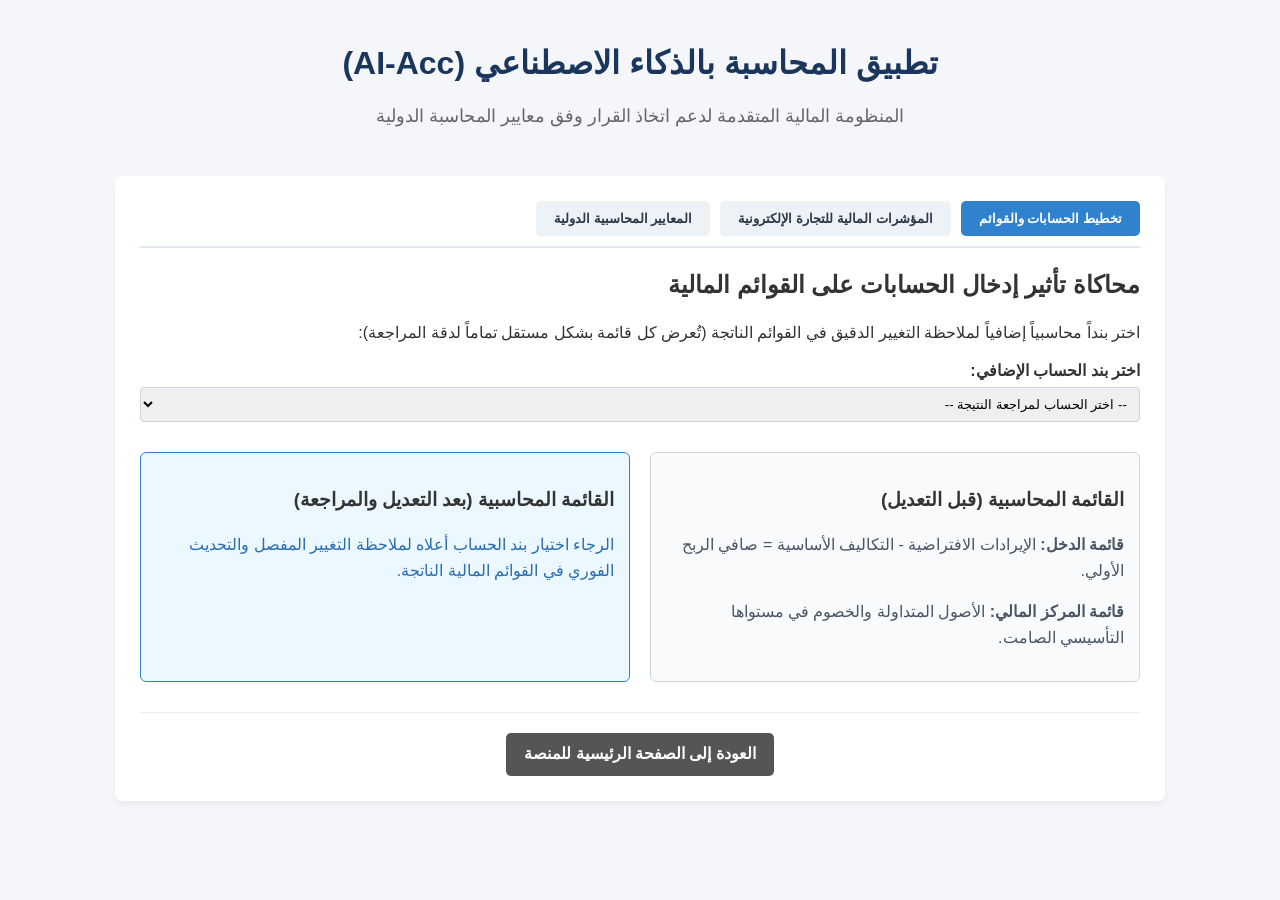
==== ai-acc/frontend/index.html @ 76102f57 "Initial clean commit without secrets" ====
<!DOCTYPE html>
<html lang="ar" dir="rtl">
<head>
    <meta charset="UTF-8">
    <meta name="viewport" content="width=device-width, initial-scale=1.0">
    <title>تطبيق المحاسبة بالذكاء الاصطناعي (AI-Acc) - منصة Wise</title>
    <link rel="stylesheet" href="../../assets/css/style.css">
    <style>
        .acc-container { max-width: 1000px; margin: 20px auto; background: #fff; padding: 25px; border-radius: 8px; box-shadow: 0 4px 6px rgba(0,0,0,0.05); }
        .top-tabs { display: flex; gap: 10px; border-bottom: 2px solid #e2e8f0; padding-bottom: 10px; margin-bottom: 20px; flex-wrap: wrap; }
        .acc-tab-btn { background: #edf2f7; border: none; padding: 10px 18px; border-radius: 5px; cursor: pointer; font-weight: bold; color: #2d3748; }
        .acc-tab-btn.active { background: #3182ce; color: #fff; }
        .tab-section { display: none; }
        .tab-section.active { display: block; }
        .grid-comparison { display: grid; grid-template-columns: 1fr 1fr; gap: 20px; margin-top: 15px; }
        @media (max-width: 768px) { .grid-comparison { grid-template-columns: 1fr; } }
        .box-pane { background: #f8fafc; border: 1px solid #cbd5e0; padding: 15px; border-radius: 6px; }
        .metric-card { background: #fdfdfd; border: 1px solid #e2e8f0; padding: 15px; border-radius: 6px; margin-bottom: 15px; }
        .formula-box { background: #edf2f7; padding: 8px 12px; border-radius: 4px; font-family: monospace; font-size: 0.9rem; margin: 8px 0; color: #2b6cb0; }
        .select-styled { width: 100%; padding: 8px; border: 1px solid #cbd5e0; border-radius: 4px; margin-top: 5px; margin-bottom: 15px; }
    </style>
</head>
<body>
    <header class="platform-header">
        <h1>تطبيق المحاسبة بالذكاء الاصطناعي (AI-Acc)</h1>
        <p class="subtitle">المنظومة المالية المتقدمة لدعم اتخاذ القرار وفق معايير المحاسبة الدولية</p>
    </header>

    <!-- تبويبات التنقل العلوية للتطبيق (تشمل تبويب المعايير المحاسبية) -->
    <div class="acc-container">
        <div class="top-tabs">
            <button class="acc-tab-btn active" onclick="switchAccTab('accounts', event)">تخطيط الحسابات والقوائم</button>
            <button class="acc-tab-btn" onclick="switchAccTab('metrics', event)">المؤشرات المالية للتجارة الإلكترونية</button>
            <button class="acc-tab-btn" onclick="switchAccTab('standards', event)">المعايير المحاسبية الدولية</button>
        </div>

        <!-- القسم الأول: خيارات الحسابات وتأثيرها على القوائم المحاسبية (قبل وبعد) -->
        <div id="section-accounts" class="tab-section active">
            <h2>محاكاة تأثير إدخال الحسابات على القوائم المالية</h2>
            <p>اختر بنداً محاسبياً إضافياً لملاحظة التغيير الدقيق في القوائم الناتجة (تُعرض كل قائمة بشكل مستقل تماماً لدقة المراجعة):</p>
            
            <label for="accountSelect"><strong>اختر بند الحساب الإضافي:</strong></label>
            <select id="accountSelect" class="select-styled" onchange="updateAccountingSimulation()">
                <option value="none">-- اختر الحساب لمراجعة النتيجة --</option>
                <option value="marketing">إضافة مصروفات التسويق الرقمي وإعلانات السوشيال ميديا</option>
                <option value="depreciation">إضافة مصروف إهلاك الأصول الرقمية والبرمجيات</option>
                <option value="inventory">إضافة مخزون البضائع المتاحة للبيع الإلكتروني</option>
            </select>

            <div class="grid-comparison">
                <div class="box-pane">
                    <h3>القائمة المحاسبية (قبل التعديل)</h3>
                    <div id="beforeState" style="color: #4a5568; line-height: 1.6;">
                        <p><strong>قائمة الدخل:</strong> الإيرادات الافتراضية - التكاليف الأساسية = صافي الربح الأولي.</p>
                        <p><strong>قائمة المركز المالي:</strong> الأصول المتداولة والخصوم في مستواها التأسيسي الصامت.</p>
                    </div>
                </div>
                <div class="box-pane" style="background: #ebf8ff; border-color: #3182ce;">
                    <h3>القائمة المحاسبية (بعد التعديل والمراجعة)</h3>
                    <div id="afterState" style="color: #2b6cb0; line-height: 1.6;">
                        <p>الرجاء اختيار بند الحساب أعلاه لملاحظة التغيير المفصل والتحديث الفوري في القوائم المالية الناتجة.</p>
                    </div>
                </div>
            </div>
        </div>

        <!-- القسم الثاني: المؤشرات المالية الشهيرة في التجارة الإلكترونية مع المعادلات والرسوم -->
        <div id="section-metrics" class="tab-section">
            <h2>المؤشرات المالية الحيوية لدعم قرار الاستثمار في التجارة الإلكترونية</h2>
            <p>مؤشرات معيارية دقيقة مصحوبة بطريقة الحساب والتحليل المالي لدعم كفاءة المشروع:</p>

            <div class="metric-card">
                <h4>1. تكلفة اكتساب العميل (Customer Acquisition Cost - CAC)</h4>
                <p>تقيس إجمالي الإنفاق التسويقي والتشغيلي اللازم لاكتساب عميل جديد واحد خلال فترة زمنية محددة.</p>
                <div class="formula-box">معادلة الحساب: إجمالي مصاريف التسويق والإعلان ÷ عدد العملاء الجدد المكتسبين</div>
                <p><strong>التوجيه الاستثماري:</strong> كلما انخفضت هذه التكلفة مقارنة بالقيمة الدائمة للعميل، زادت ربحية المنصة.</p>
            </div>

            <div class="metric-card">
                <h4>2. القيمة الدائمة للعميل (Customer Lifetime Value - LTV)</h4>
                <p>إجمالي صافي الربح المتوقع تحقيقه من العميل طوال فترة تعامله واستمراره مع المنصة.</p>
                <div class="formula-box">معادلة الحساب: (متوسط قيمة الطلب × معدل تكرار الشراء) × متوسط عمر الاحتفاظ بالعميل</div>
                <p><strong>التوجيه الاستثماري:</strong> يُشترط استثمارياً أن تتجاوز قيمة LTV تكلفة الـ CAC بمعدل لا يقل عن 3 أضعاف لضمان نمو مستدام.</p>
            </div>

            <div class="metric-card">
                <h4>3. معدل العائد على الاستثمار الإعلاني (Return on Ad Spend - ROAS)</h4>
                <p>يقيس الكفاءة المالية للحملات التسويقية والترويجية الرقمية.</p>
                <div class="formula-box">معادلة الحساب: إجمالي الإيرادات الناتجة عن الحملات الإعلانية ÷ إجمالي تكلفة تلك الحملات</div>
                <p><strong>التوجيه الاستثماري:</strong> مؤشر حاسم للتحقق من الجدوى الاقتصادية الفورية لأنشطة الـ SaaS والـ TaaS.</p>
            </div>
        </div>

        <!-- القسم الثالث: المعايير المحاسبية الدولية وشجرة الحسابات المرجعية -->
        <div id="section-standards" class="tab-section">
            <h2>المعايير المحاسبية الدولية وشجرة الحسابات المرجعية</h2>
            <p>روابط مرجعية موثوقة وهيكلية توجيهية لصاحب المشروع ومنشئ المحتوى لتوحيد تسمية الحسابات:</p>

            <div class="box-pane" style="margin-bottom: 15px;">
                <h4 style="color: #1a365d; margin-top: 0;">المراجع الدولية المعتمدة:</h4>
                <ul style="line-height: 1.8;">
                    <li><a href="https://www.ifrs.org" target="_blank" rel="noopener noreferrer" style="color: #3182ce; text-decoration: none;">موقع مؤسسة المعايير الدولية للتقارير المالية (IFRS Foundation) - باللغة الإنجليزية ↗</a></li>
                    <li><a href="https://www.iasplus.com" target="_blank" rel="noopener noreferrer" style="color: #3182ce; text-decoration: none;">بوابة المعايير الدولية للترجمة والمراجعة (IAS Plus) ↗</a></li>
                </ul>
            </div>

            <div class="box-pane">
                <h4 style="color: #1a365d; margin-top: 0;">الهيكلية التوجيهية لشجرة الحسابات المعيارية (المرجع الدلالي للمشروع):</h4>
                <p style="font-size: 0.9rem; color: #4a5568;">تصنيف رقمي قياسي مكون من ستة أرقام لضمان التوافق مع أنظمة سوبابيس (Supabase) والربط المالي:</p>
                <ul style="font-family: monospace; font-size: 0.9rem; line-height: 1.7; color: #2d3748; padding-right: 20px;">
                    <li>100000 - الأصول (Assets)</li>
                    <li>200000 - الالتزامات والخصوم (Liabilities)</li>
                    <li>300000 - حقوق الملكية (Equity)</li>
                    <li>400000 - الإيرادات (Revenues)</li>
                    <li>500000 - المصروفات التشغيلية والتسويقية (Operating & Marketing Expenses)</li>
                </ul>
            </div>
        </div>

        <div class="platform-nav" style="margin-top: 30px; text-align: center;">
            <a href="../../index.html" class="nav-link" style="background:#555;">العودة إلى الصفحة الرئيسية للمنصة</a>
        </div>
    </div>

    <script>
        // دالة التبويبات الداخلية لتطبيق AI-Acc
        function switchAccTab(tabId, event) {
            const sections = document.querySelectorAll('.tab-section');
            const buttons = document.querySelectorAll('.acc-tab-btn');

            sections.forEach(sec => sec.classList.remove('active'));
            buttons.forEach(btn => btn.classList.remove('active'));

            document.getElementById('section-' + tabId).classList.add('active');
            event.currentTarget.classList.add('active');
        }

        // محاكاة تأثير تغيير الحسابات على القوائم المحاسبية (قبل وبعد)
        function updateAccountingSimulation() {
            let val = document.getElementById('accountSelect').value;
            let afterDiv = document.getElementById('afterState');

            if (val === 'marketing') {
                afterDiv.innerHTML = `
                    <p><strong>قائمة الدخل (بعد التعديل):</strong> تم خصم مصروفات التسويق الرقمي بوضوح، مما أدى إلى انخفاض صافي الربح التشغيلي بمقدار قيمة الحملة، مع ظهور أثرها المباشر في تكلفة الإيرادات.</p>
                    <p><strong>قائمة المركز المالي (بعد التعديل):</strong> انخفض رصيد النقدية والبنك بمقدار المصروف المسدد، مع تحديث الحسابات الدائنة ذات الصلة.</p>
                `;
            } else if (val === 'depreciation') {
                afterDiv.innerHTML = `
                    <p><strong>قائمة الدخل (بعد التعديل):</strong> تم إدراج مصروف الإهلاك كعبء تشغيلي غير نقدي، مما خفض الدخل الخاضع للضريبة وفق المعايير المحاسبية.</p>
                    <p><strong>قائمة المركز المالي (بعد التعديل):</strong> انخفضت قيمة الأصول الثابتة الصافية بمقدار مجمع الإهلاك السنوي المحسوب.</p>
                `;
            } else if (val === 'inventory') {
                afterDiv.innerHTML = `
                    <p><strong>قائمة الدخل (بعد التعديل):</strong> لم تأثر قائمة الدخل بشكل مباشر حتى تمام البيع، ولكن تكلفة البضائع المتاحة ظهرت كالتزام وموجود.</p>
                    <p><strong>قائمة المركز المالي (بعد التعديل):</strong> زاد بند الأصول المتداولة (المخزون السلعي) مع توثيق الالتزام المرتبط بسداده للموردين.</p>
                `;
            } else {
                afterDiv.innerHTML = `<p>الرجاء اختيار بند الحساب أعلاه لملاحظة التغيير المفصل والتحديث الفوري في القوائم المالية الناتجة.</p>`;
            }
        }
    </script>
</body>
</html>
---- assets/css/style.css ----
body {
    font-family: Arial, sans-serif;
    background-color: #f4f6f9;
    color: #333;
    margin: 0;
    padding: 0;
    line-height: 1.4;
}

/* شريط الأخبار العلوي المتحرك RSS */
.news-ticker {
    background: #1a365d;
    color: #fff;
    padding: 8px 15px;
    font-size: 0.9rem;
    overflow: hidden;
    white-space: nowrap;
    box-sizing: border-box;
}
.ticker-content {
    display: inline-block;
    padding-left: 100%;
    animation: ticker 25s linear infinite;
}
@keyframes ticker {
    0% { transform: translate3d(0, 0, 0); }
    100% { transform: translate3d(-100%, 0, 0); }
}

/* شريط الأدوات العلوية (دليل الاستخدام والبحث) */
.top-utilities {
    display: flex;
    justify-content: space-between;
    align-items: center;
    padding: 10px 20px;
    background: #e2e8f0;
    border-bottom: 1px solid #cbd5e0;
}
.utility-btn {
    background: #3182ce;
    color: white;
    border: none;
    padding: 6px 12px;
    border-radius: 4px;
    cursor: pointer;
    font-weight: bold;
    font-size: 0.85rem;
}
.utility-btn:hover { background: #2b6cb0; }
.search-box input {
    padding: 6px 12px;
    border: 1px solid #cbd5e0;
    border-radius: 4px;
    width: 220px;
    font-size: 0.85rem;
}

/* نافذة الدليل المنبثقة */
.tour-modal {
    display: none;
    position: fixed;
    top: 0; left: 0; width: 100%; height: 100%;
    background: rgba(0,0,0,0.5);
    z-index: 1000;
    justify-content: center;
    align-items: center;
}
.tour-content {
    background: white;
    padding: 25px;
    border-radius: 8px;
    max-width: 400px;
    width: 90%;
    text-align: right;
    box-shadow: 0 4px 10px rgba(0,0,0,0.2);
}
.tour-content h3 { margin-top: 0; color: #1a365d; }
.tour-content p { font-size: 0.9rem; margin: 8px 0; color: #555; }

.platform-header {
    text-align: center;
    padding: 20px 20px 10px;
}
.platform-header h1 {
    color: #1a365d;
    margin-bottom: 5px;
}
.subtitle {
    color: #666;
    font-size: 1.1rem;
}

/* تبويبات الـ SPA والواجهات */
.tabs-container {
    display: flex;
    justify-content: center;
    gap: 10px;
    margin: 15px 0;
}
.tab-btn {
    padding: 10px 20px;
    border: none;
    background-color: #e2e8f0;
    cursor: pointer;
    font-weight: bold;
    border-radius: 5px;
    transition: 0.3s;
}
.tab-btn.active {
    background-color: #3182ce;
    color: white;
}

.main-content {
    max-width: 900px;
    margin: 20px auto;
    background: white;
    padding: 30px;
    border-radius: 8px;
    box-shadow: 0 4px 6px rgba(0,0,0,0.05);
}
.tab-pane { display: none; }
.tab-pane.active { display: block; }

.promo-section {
    text-align: center;
    margin-bottom: 25px;
}
.promo-video {
    width: 100%;
    max-height: 220px;
    object-fit: cover;
    border-radius: 6px;
    margin-bottom: 15px;
}

/* الصلاحيات والأدوار */
.roles-section {
    margin-top: 25px;
    border-top: 1px solid #eee;
    padding-top: 20px;
}
.roles-grid {
    display: grid;
    grid-template-columns: repeat(auto-fit, minmax(250px, 1fr));
    gap: 15px;
    margin-top: 15px;
}
.role-card {
    background: #f8fafc;
    border: 1px solid #cbd5e0;
    padding: 15px;
    border-radius: 6px;
    cursor: pointer;
    transition: 0.2s;
}
.role-card:hover {
    background: #ebf8ff;
    border-color: #3182ce;
}

/* الأقسام التشويقية المتسلسلة */
.teaser-nav {
    display: flex;
    justify-content: center;
    gap: 10px;
    margin: 25px 0 15px;
}
.teaser-btn {
    padding: 8px 15px;
    background: #edf2f7;
    border: 1px solid #cbd5e0;
    border-radius: 4px;
    cursor: pointer;
    font-weight: bold;
}
.teaser-btn.active {
    background: #2b6cb0;
    color: #fff;
}
.teaser-pane {
    display: none;
    background: #fdfdfd;
    border: 1px solid #e2e8f0;
    padding: 20px;
    border-radius: 6px;
}
.teaser-pane.active {
    display: block;
}

.platform-nav {
    display: flex;
    justify-content: center;
    gap: 15px;
    margin-top: 30px;
    border-top: 1px solid #eee;
    padding-top: 20px;
    flex-wrap: wrap;
}
.nav-link {
    display: inline-block;
    padding: 10px 18px;
    background-color: #3182ce;
    color: white;
    text-decoration: none;
    border-radius: 5px;
    font-weight: bold;
}
.nav-link:hover { background-color: #2b6cb0; }
.external-link { background-color: #2f855a; }
.external-link:hover { background-color: #276749; }

.card-clean {
    background: #fdfdfd;
    border: 1px solid #e2e8f0;
    padding: 20px;
    border-radius: 6px;
}

/* قسم اتصل بنا */
.contact-section {
    margin-top: 35px;
    border-top: 1px solid #eee;
    padding-top: 20px;
    text-align: center;
    background: #f8fafc;
    padding: 20px;
    border-radius: 6px;
}
.contact-section h3 { color: #1a365d; margin-top: 0; }
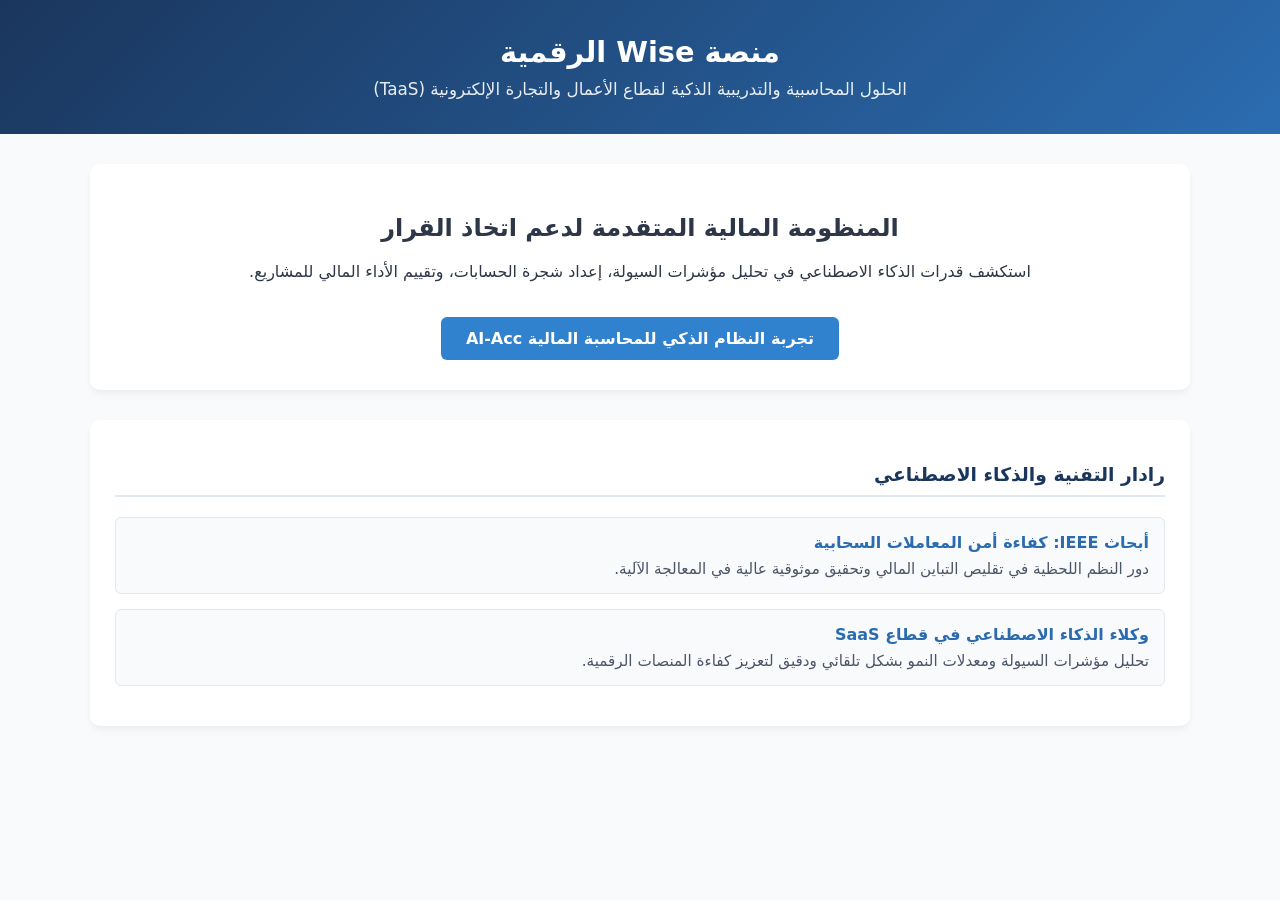
==== commit 6e94d156: "Update index.html and deployment configurations" ====
--- a/ai-acc/frontend/index.html
+++ b/ai-acc/frontend/index.html
@@ -3,162 +3,129 @@
 <head>
     <meta charset="UTF-8">
     <meta name="viewport" content="width=device-width, initial-scale=1.0">
-    <title>تطبيق المحاسبة بالذكاء الاصطناعي (AI-Acc) - منصة Wise</title>
-    <link rel="stylesheet" href="../../assets/css/style.css">
+    <title>منصة Wise الرقمية | الحلول المحاسبية والتدريبية الذكية (TaaS)</title>
+    <link rel="stylesheet" href="assets/css/style.css">
     <style>
-        .acc-container { max-width: 1000px; margin: 20px auto; background: #fff; padding: 25px; border-radius: 8px; box-shadow: 0 4px 6px rgba(0,0,0,0.05); }
-        .top-tabs { display: flex; gap: 10px; border-bottom: 2px solid #e2e8f0; padding-bottom: 10px; margin-bottom: 20px; flex-wrap: wrap; }
-        .acc-tab-btn { background: #edf2f7; border: none; padding: 10px 18px; border-radius: 5px; cursor: pointer; font-weight: bold; color: #2d3748; }
-        .acc-tab-btn.active { background: #3182ce; color: #fff; }
-        .tab-section { display: none; }
-        .tab-section.active { display: block; }
-        .grid-comparison { display: grid; grid-template-columns: 1fr 1fr; gap: 20px; margin-top: 15px; }
-        @media (max-width: 768px) { .grid-comparison { grid-template-columns: 1fr; } }
-        .box-pane { background: #f8fafc; border: 1px solid #cbd5e0; padding: 15px; border-radius: 6px; }
-        .metric-card { background: #fdfdfd; border: 1px solid #e2e8f0; padding: 15px; border-radius: 6px; margin-bottom: 15px; }
-        .formula-box { background: #edf2f7; padding: 8px 12px; border-radius: 4px; font-family: monospace; font-size: 0.9rem; margin: 8px 0; color: #2b6cb0; }
-        .select-styled { width: 100%; padding: 8px; border: 1px solid #cbd5e0; border-radius: 4px; margin-top: 5px; margin-bottom: 15px; }
+        :root {
+            --primary-color: #3182ce;
+            --primary-dark: #2b6cb0;
+            --bg-light: #f8fafc;
+            --border-color: #cbd5e0;
+            --text-main: #2d3748;
+        }
+        body {
+            font-family: system-ui, -apple-system, "Segoe UI", Roboto, sans-serif;
+            background-color: var(--bg-light);
+            color: var(--text-main);
+            margin: 0;
+            padding: 0;
+        }
+        .platform-header {
+            background: linear-gradient(135deg, #1a365d, var(--primary-dark));
+            color: white;
+            text-align: center;
+            padding: 35px 20px;
+        }
+        .platform-header h1 {
+            margin: 0 0 10px 0;
+            font-size: 1.8rem;
+        }
+        .platform-header .subtitle {
+            margin: 0;
+            font-size: 1.05rem;
+            opacity: 0.9;
+        }
+        .main-container {
+            max-width: 1100px;
+            margin: 30px auto;
+            padding: 0 20px;
+        }
+        .hero-section {
+            background: #fff;
+            padding: 30px;
+            border-radius: 10px;
+            box-shadow: 0 4px 6px rgba(0,0,0,0.05);
+            text-align: center;
+            margin-bottom: 30px;
+        }
+        .action-btn {
+            display: inline-block;
+            background: var(--primary-color);
+            color: white;
+            padding: 12px 25px;
+            border-radius: 6px;
+            text-decoration: none;
+            font-weight: bold;
+            margin-top: 20px;
+            transition: background 0.2s ease;
+        }
+        .action-btn:hover {
+            background: var(--primary-dark);
+        }
+        .radar-section {
+            background: #fff;
+            padding: 25px;
+            border-radius: 10px;
+            box-shadow: 0 4px 6px rgba(0,0,0,0.05);
+        }
+        .radar-title {
+            color: #1a365d;
+            border-bottom: 2px solid #e2e8f0;
+            padding-bottom: 10px;
+            margin-bottom: 20px;
+        }
+        .radar-item {
+            background: #f8fafc;
+            border: 1px solid #e2e8f0;
+            padding: 15px;
+            border-radius: 6px;
+            margin-bottom: 15px;
+        }
+        .radar-item h4 {
+            margin: 0 0 8px 0;
+            color: var(--primary-dark);
+        }
+        .radar-item p {
+            margin: 0;
+            font-size: 0.95rem;
+            color: #4a5568;
+        }
     </style>
 </head>
 <body>
+
     <header class="platform-header">
-        <h1>تطبيق المحاسبة بالذكاء الاصطناعي (AI-Acc)</h1>
-        <p class="subtitle">المنظومة المالية المتقدمة لدعم اتخاذ القرار وفق معايير المحاسبة الدولية</p>
+        <h1>منصة Wise الرقمية</h1>
+        <p class="subtitle">الحلول المحاسبية والتدريبية الذكية لقطاع الأعمال والتجارة الإلكترونية (TaaS)</p>
     </header>
 
-    <!-- تبويبات التنقل العلوية للتطبيق (تشمل تبويب المعايير المحاسبية) -->
-    <div class="acc-container">
-        <div class="top-tabs">
-            <button class="acc-tab-btn active" onclick="switchAccTab('accounts', event)">تخطيط الحسابات والقوائم</button>
-            <button class="acc-tab-btn" onclick="switchAccTab('metrics', event)">المؤشرات المالية للتجارة الإلكترونية</button>
-            <button class="acc-tab-btn" onclick="switchAccTab('standards', event)">المعايير المحاسبية الدولية</button>
+    <div class="main-container">
+        <!-- قسم الترحيب وزر التوجيه للنظام المحاسبي المستقل -->
+        <div class="hero-section">
+            <h2>المنظومة المالية المتقدمة لدعم اتخاذ القرار</h2>
+            <p>استكشف قدرات الذكاء الاصطناعي في تحليل مؤشرات السيولة، إعداد شجرة الحسابات، وتقييم الأداء المالي للمشاريع.</p>
+            
+            <!-- زر الانتقال الفوري لرابط نظام AI-Acc المستقل على Vercel -->
+            <a href="https://ai-acc-wise.vercel.app/" target="_blank" rel="noopener noreferrer" class="action-btn">
+                تجربة النظام الذكي للمحاسبة المالية AI-Acc
+            </a>
         </div>
 
-        <!-- القسم الأول: خيارات الحسابات وتأثيرها على القوائم المحاسبية (قبل وبعد) -->
-        <div id="section-accounts" class="tab-section active">
-            <h2>محاكاة تأثير إدخال الحسابات على القوائم المالية</h2>
-            <p>اختر بنداً محاسبياً إضافياً لملاحظة التغيير الدقيق في القوائم الناتجة (تُعرض كل قائمة بشكل مستقل تماماً لدقة المراجعة):</p>
+        <!-- قسم رادار التقنية والذكاء الاصطناعي -->
+        <div class="radar-section">
+            <h3 class="radar-title">رادار التقنية والذكاء الاصطناعي</h3>
             
-            <label for="accountSelect"><strong>اختر بند الحساب الإضافي:</strong></label>
-            <select id="accountSelect" class="select-styled" onchange="updateAccountingSimulation()">
-                <option value="none">-- اختر الحساب لمراجعة النتيجة --</option>
-                <option value="marketing">إضافة مصروفات التسويق الرقمي وإعلانات السوشيال ميديا</option>
-                <option value="depreciation">إضافة مصروف إهلاك الأصول الرقمية والبرمجيات</option>
-                <option value="inventory">إضافة مخزون البضائع المتاحة للبيع الإلكتروني</option>
-            </select>
-
-            <div class="grid-comparison">
-                <div class="box-pane">
-                    <h3>القائمة المحاسبية (قبل التعديل)</h3>
-                    <div id="beforeState" style="color: #4a5568; line-height: 1.6;">
-                        <p><strong>قائمة الدخل:</strong> الإيرادات الافتراضية - التكاليف الأساسية = صافي الربح الأولي.</p>
-                        <p><strong>قائمة المركز المالي:</strong> الأصول المتداولة والخصوم في مستواها التأسيسي الصامت.</p>
-                    </div>
-                </div>
-                <div class="box-pane" style="background: #ebf8ff; border-color: #3182ce;">
-                    <h3>القائمة المحاسبية (بعد التعديل والمراجعة)</h3>
-                    <div id="afterState" style="color: #2b6cb0; line-height: 1.6;">
-                        <p>الرجاء اختيار بند الحساب أعلاه لملاحظة التغيير المفصل والتحديث الفوري في القوائم المالية الناتجة.</p>
-                    </div>
-                </div>
-            </div>
-        </div>
-
-        <!-- القسم الثاني: المؤشرات المالية الشهيرة في التجارة الإلكترونية مع المعادلات والرسوم -->
-        <div id="section-metrics" class="tab-section">
-            <h2>المؤشرات المالية الحيوية لدعم قرار الاستثمار في التجارة الإلكترونية</h2>
-            <p>مؤشرات معيارية دقيقة مصحوبة بطريقة الحساب والتحليل المالي لدعم كفاءة المشروع:</p>
-
-            <div class="metric-card">
-                <h4>1. تكلفة اكتساب العميل (Customer Acquisition Cost - CAC)</h4>
-                <p>تقيس إجمالي الإنفاق التسويقي والتشغيلي اللازم لاكتساب عميل جديد واحد خلال فترة زمنية محددة.</p>
-                <div class="formula-box">معادلة الحساب: إجمالي مصاريف التسويق والإعلان ÷ عدد العملاء الجدد المكتسبين</div>
-                <p><strong>التوجيه الاستثماري:</strong> كلما انخفضت هذه التكلفة مقارنة بالقيمة الدائمة للعميل، زادت ربحية المنصة.</p>
+            <div class="radar-item">
+                <h4>أبحاث IEEE: كفاءة أمن المعاملات السحابية</h4>
+                <p>دور النظم اللحظية في تقليص التباين المالي وتحقيق موثوقية عالية في المعالجة الآلية.</p>
             </div>
 
-            <div class="metric-card">
-                <h4>2. القيمة الدائمة للعميل (Customer Lifetime Value - LTV)</h4>
-                <p>إجمالي صافي الربح المتوقع تحقيقه من العميل طوال فترة تعامله واستمراره مع المنصة.</p>
-                <div class="formula-box">معادلة الحساب: (متوسط قيمة الطلب × معدل تكرار الشراء) × متوسط عمر الاحتفاظ بالعميل</div>
-                <p><strong>التوجيه الاستثماري:</strong> يُشترط استثمارياً أن تتجاوز قيمة LTV تكلفة الـ CAC بمعدل لا يقل عن 3 أضعاف لضمان نمو مستدام.</p>
+            <div class="radar-item">
+                <h4>وكلاء الذكاء الاصطناعي في قطاع SaaS</h4>
+                <p>تحليل مؤشرات السيولة ومعدلات النمو بشكل تلقائي ودقيق لتعزيز كفاءة المنصات الرقمية.</p>
             </div>
-
-            <div class="metric-card">
-                <h4>3. معدل العائد على الاستثمار الإعلاني (Return on Ad Spend - ROAS)</h4>
-                <p>يقيس الكفاءة المالية للحملات التسويقية والترويجية الرقمية.</p>
-                <div class="formula-box">معادلة الحساب: إجمالي الإيرادات الناتجة عن الحملات الإعلانية ÷ إجمالي تكلفة تلك الحملات</div>
-                <p><strong>التوجيه الاستثماري:</strong> مؤشر حاسم للتحقق من الجدوى الاقتصادية الفورية لأنشطة الـ SaaS والـ TaaS.</p>
-            </div>
-        </div>
-
-        <!-- القسم الثالث: المعايير المحاسبية الدولية وشجرة الحسابات المرجعية -->
-        <div id="section-standards" class="tab-section">
-            <h2>المعايير المحاسبية الدولية وشجرة الحسابات المرجعية</h2>
-            <p>روابط مرجعية موثوقة وهيكلية توجيهية لصاحب المشروع ومنشئ المحتوى لتوحيد تسمية الحسابات:</p>
-
-            <div class="box-pane" style="margin-bottom: 15px;">
-                <h4 style="color: #1a365d; margin-top: 0;">المراجع الدولية المعتمدة:</h4>
-                <ul style="line-height: 1.8;">
-                    <li><a href="https://www.ifrs.org" target="_blank" rel="noopener noreferrer" style="color: #3182ce; text-decoration: none;">موقع مؤسسة المعايير الدولية للتقارير المالية (IFRS Foundation) - باللغة الإنجليزية ↗</a></li>
-                    <li><a href="https://www.iasplus.com" target="_blank" rel="noopener noreferrer" style="color: #3182ce; text-decoration: none;">بوابة المعايير الدولية للترجمة والمراجعة (IAS Plus) ↗</a></li>
-                </ul>
-            </div>
-
-            <div class="box-pane">
-                <h4 style="color: #1a365d; margin-top: 0;">الهيكلية التوجيهية لشجرة الحسابات المعيارية (المرجع الدلالي للمشروع):</h4>
-                <p style="font-size: 0.9rem; color: #4a5568;">تصنيف رقمي قياسي مكون من ستة أرقام لضمان التوافق مع أنظمة سوبابيس (Supabase) والربط المالي:</p>
-                <ul style="font-family: monospace; font-size: 0.9rem; line-height: 1.7; color: #2d3748; padding-right: 20px;">
-                    <li>100000 - الأصول (Assets)</li>
-                    <li>200000 - الالتزامات والخصوم (Liabilities)</li>
-                    <li>300000 - حقوق الملكية (Equity)</li>
-                    <li>400000 - الإيرادات (Revenues)</li>
-                    <li>500000 - المصروفات التشغيلية والتسويقية (Operating & Marketing Expenses)</li>
-                </ul>
-            </div>
-        </div>
-
-        <div class="platform-nav" style="margin-top: 30px; text-align: center;">
-            <a href="../../index.html" class="nav-link" style="background:#555;">العودة إلى الصفحة الرئيسية للمنصة</a>
         </div>
     </div>
 
-    <script>
-        // دالة التبويبات الداخلية لتطبيق AI-Acc
-        function switchAccTab(tabId, event) {
-            const sections = document.querySelectorAll('.tab-section');
-            const buttons = document.querySelectorAll('.acc-tab-btn');
-
-            sections.forEach(sec => sec.classList.remove('active'));
-            buttons.forEach(btn => btn.classList.remove('active'));
-
-            document.getElementById('section-' + tabId).classList.add('active');
-            event.currentTarget.classList.add('active');
-        }
-
-        // محاكاة تأثير تغيير الحسابات على القوائم المحاسبية (قبل وبعد)
-        function updateAccountingSimulation() {
-            let val = document.getElementById('accountSelect').value;
-            let afterDiv = document.getElementById('afterState');
-
-            if (val === 'marketing') {
-                afterDiv.innerHTML = `
-                    <p><strong>قائمة الدخل (بعد التعديل):</strong> تم خصم مصروفات التسويق الرقمي بوضوح، مما أدى إلى انخفاض صافي الربح التشغيلي بمقدار قيمة الحملة، مع ظهور أثرها المباشر في تكلفة الإيرادات.</p>
-                    <p><strong>قائمة المركز المالي (بعد التعديل):</strong> انخفض رصيد النقدية والبنك بمقدار المصروف المسدد، مع تحديث الحسابات الدائنة ذات الصلة.</p>
-                `;
-            } else if (val === 'depreciation') {
-                afterDiv.innerHTML = `
-                    <p><strong>قائمة الدخل (بعد التعديل):</strong> تم إدراج مصروف الإهلاك كعبء تشغيلي غير نقدي، مما خفض الدخل الخاضع للضريبة وفق المعايير المحاسبية.</p>
-                    <p><strong>قائمة المركز المالي (بعد التعديل):</strong> انخفضت قيمة الأصول الثابتة الصافية بمقدار مجمع الإهلاك السنوي المحسوب.</p>
-                `;
-            } else if (val === 'inventory') {
-                afterDiv.innerHTML = `
-                    <p><strong>قائمة الدخل (بعد التعديل):</strong> لم تأثر قائمة الدخل بشكل مباشر حتى تمام البيع، ولكن تكلفة البضائع المتاحة ظهرت كالتزام وموجود.</p>
-                    <p><strong>قائمة المركز المالي (بعد التعديل):</strong> زاد بند الأصول المتداولة (المخزون السلعي) مع توثيق الالتزام المرتبط بسداده للموردين.</p>
-                `;
-            } else {
-                afterDiv.innerHTML = `<p>الرجاء اختيار بند الحساب أعلاه لملاحظة التغيير المفصل والتحديث الفوري في القوائم المالية الناتجة.</p>`;
-            }
-        }
-    </script>
 </body>
 </html>
